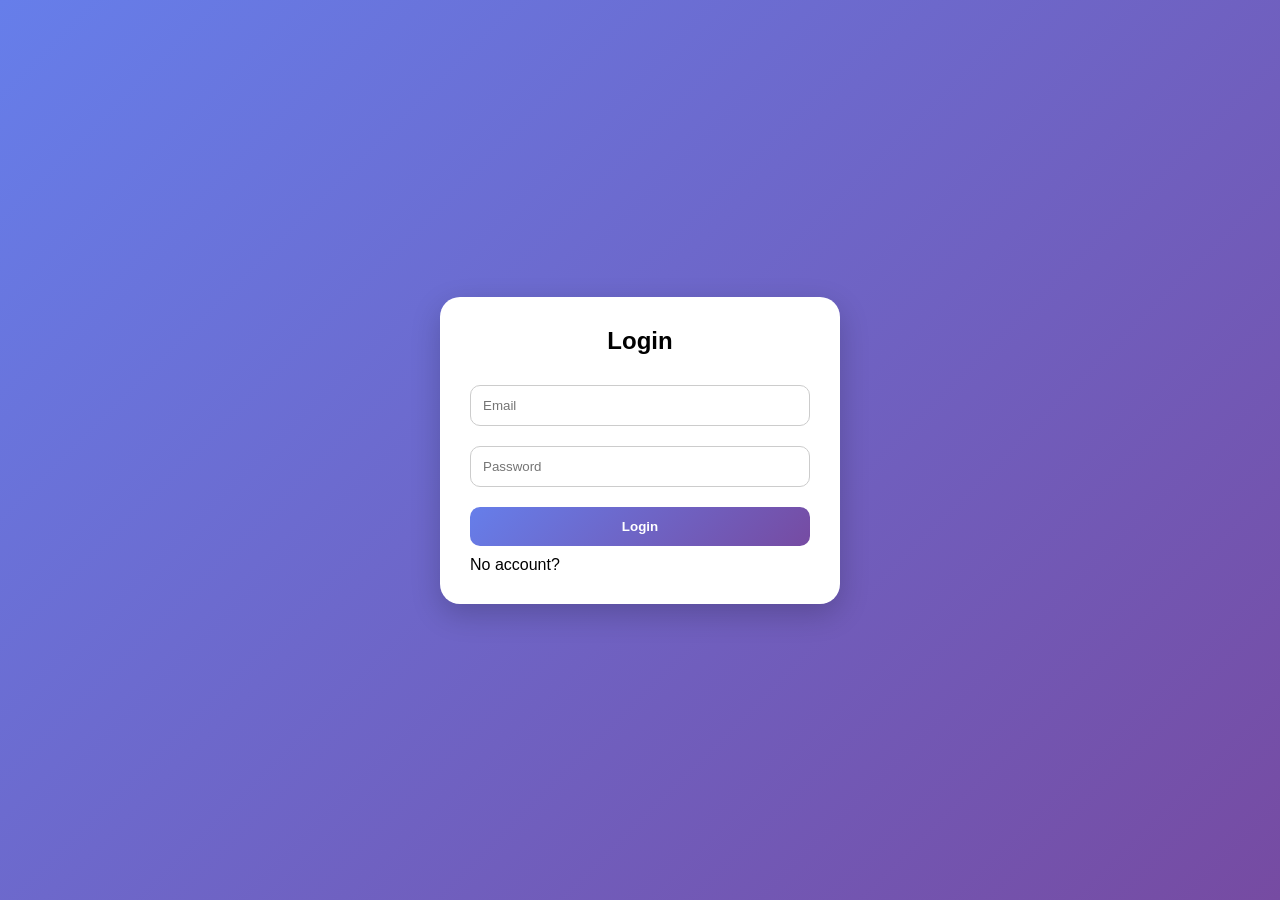
==== login.html @ 7ba2dabe "Initial commit - Todo App" ====
<!DOCTYPE html>
<html>
<head>
<meta charset="UTF-8">
<title>Login</title>
<link rel="stylesheet" href="style.css">
</head>

<body class="center">

<div class="card container">

  <h2>Login</h2>

  <input id="email" class="input" placeholder="Email">
  <input id="password" type="password" class="input" placeholder="Password">

  <button onclick="login()" class="btn btn-primary">Login</button>

  <p style="margin-top:10px;">
    No account? <a href="register.html" style="color:white;">Register</a>
  </p>

</div>

<script>
function login() {
  const email = document.getElementById("email").value;

  localStorage.setItem("user", email);  
  window.location.href = "index.html";
}
</script>

</body>
</html>
---- style.css ----
/* RESET */
* {
  margin: 0;
  padding: 0;
  box-sizing: border-box;
  font-family: "Poppins", sans-serif;
}

/* BACKGROUND */
body {
  background: linear-gradient(135deg, #667eea, #764ba2);
  height: 100vh;
  display: flex;
  justify-content: center;
  align-items: center;
}

/* CARD */
.container {
  background: #fff;
  width: 400px;
  padding: 30px;
  border-radius: 20px;
  box-shadow: 0 10px 30px rgba(0,0,0,0.2);
  animation: fadeIn 0.5s ease;
}

/* TITLE */
h2 {
  text-align: center;
  margin-bottom: 20px;
}

/* INPUT */
input {
  width: 100%;
  padding: 12px;
  margin: 10px 0;
  border-radius: 10px;
  border: 1px solid #ccc;
  transition: 0.3s;
}

input:focus {
  border-color: #667eea;
  outline: none;
}

/* BUTTON */
button {
  width: 100%;
  padding: 12px;
  margin-top: 10px;
  border: none;
  border-radius: 10px;
  background: linear-gradient(135deg, #667eea, #764ba2);
  color: white;
  font-weight: bold;
  cursor: pointer;
  transition: 0.3s;
}

button:hover {
  opacity: 0.9;
}

/* TASK LIST */
ul {
  list-style: none;
  margin-top: 20px;
  max-height: 250px;
  overflow-y: auto;
}

/* TASK ITEM */
.task {
  background: #f3f4f6;
  padding: 12px;
  border-radius: 10px;
  margin-bottom: 10px;
  display: flex;
  justify-content: space-between;
  align-items: center;
}

/* DELETE BUTTON */
.delete-btn {
  background: #ff4d4d;
  padding: 6px 10px;
  border-radius: 8px;
  font-size: 12px;
}

/* EMPTY TEXT */
.empty {
  text-align: center;
  color: #888;
  margin-top: 20px;
}

/* ANIMATION */
@keyframes fadeIn {
  from {opacity: 0; transform: translateY(20px);}
  to {opacity: 1; transform: translateY(0);}
}
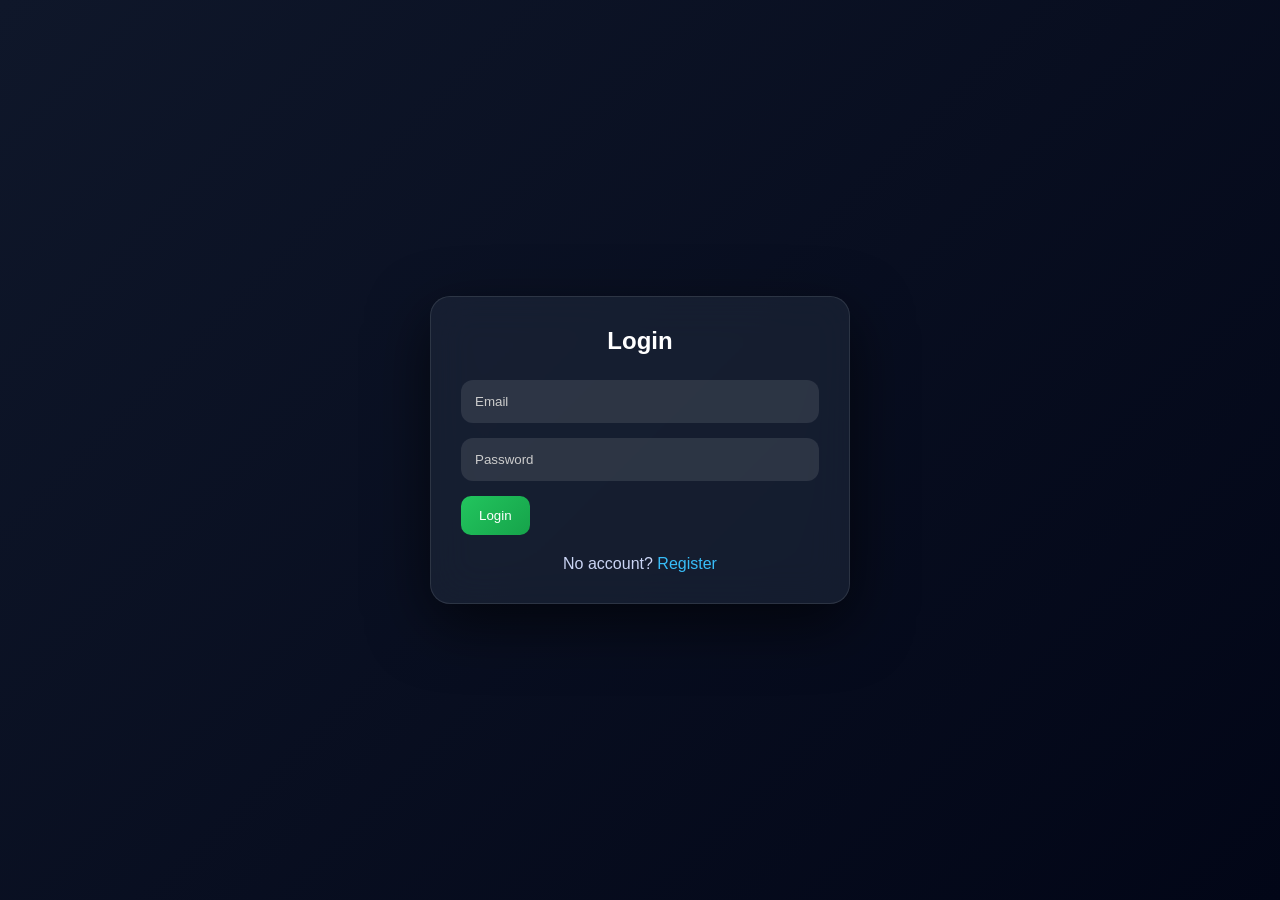
==== commit 6a8fa9d7: "final todo app deployed on AWS" ====
--- a/login.html
+++ b/login.html
@@ -1,33 +1,32 @@
 <!DOCTYPE html>
 <html>
 <head>
+<link rel="icon" type="image/png" href="favicon.png">
 <meta charset="UTF-8">
 <title>Login</title>
 <link rel="stylesheet" href="style.css">
 </head>
 
-<body class="center">
+<body>
 
-<div class="card container">
+<div class="app">
 
   <h2>Login</h2>
 
-  <input id="email" class="input" placeholder="Email">
-  <input id="password" type="password" class="input" placeholder="Password">
+  <input id="email" placeholder="Email">
+  <input id="password" type="password" placeholder="Password">
 
-  <button onclick="login()" class="btn btn-primary">Login</button>
+  <button onclick="login()">Login</button>
 
-  <p style="margin-top:10px;">
-    No account? <a href="register.html" style="color:white;">Register</a>
-  </p>
+  <p>No account? <a href="register.html">Register</a></p>
 
 </div>
 
 <script>
 function login() {
-  const email = document.getElementById("email").value;
-
-  localStorage.setItem("user", email);  
+  const email = document.getElementById("email").value.trim();
+  if (!email) return;
+  localStorage.setItem("user", email);
   window.location.href = "index.html";
 }
 </script>
--- a/style.css
+++ b/style.css
@@ -1,80 +1,98 @@
-/* RESET */
 * {
   margin: 0;
   padding: 0;
   box-sizing: border-box;
-  font-family: "Poppins", sans-serif;
+  font-family: sans-serif;
 }
 
-/* BACKGROUND */
 body {
-  background: linear-gradient(135deg, #667eea, #764ba2);
   height: 100vh;
   display: flex;
   justify-content: center;
   align-items: center;
+  background: linear-gradient(135deg, #0f172a, #020617);
 }
 
-/* CARD */
-.container {
-  background: #fff;
-  width: 400px;
+.app {
+  width: 420px;
   padding: 30px;
   border-radius: 20px;
-  box-shadow: 0 10px 30px rgba(0,0,0,0.2);
-  animation: fadeIn 0.5s ease;
+  backdrop-filter: blur(20px);
+  background: rgba(30, 41, 59, 0.6);
+  border: 1px solid rgba(255,255,255,0.1);
+  box-shadow: 0 20px 60px rgba(0,0,0,0.6);
+  color: white;
 }
 
-/* TITLE */
 h2 {
   text-align: center;
-  margin-bottom: 20px;
+  margin-bottom: 25px;
+  font-weight: 600;
 }
 
-/* INPUT */
 input {
   width: 100%;
-  padding: 12px;
-  margin: 10px 0;
-  border-radius: 10px;
-  border: 1px solid #ccc;
-  transition: 0.3s;
+  padding: 14px;
+  border-radius: 12px;
+  border: none;
+  outline: none;
+  margin-bottom: 15px;
+  background: rgba(255,255,255,0.1);
+  color: white;
 }
 
-input:focus {
-  border-color: #667eea;
-  outline: none;
+input::placeholder {
+  color: #ccc;
 }
 
-/* BUTTON */
 button {
-  width: 100%;
-  padding: 12px;
-  margin-top: 10px;
+  padding: 12px 18px;
+  border-radius: 10px;
   border: none;
-  border-radius: 10px;
-  background: linear-gradient(135deg, #667eea, #764ba2);
+  cursor: pointer;
+  background: linear-gradient(135deg, #22c55e, #16a34a);
   color: white;
-  font-weight: bold;
-  cursor: pointer;
   transition: 0.3s;
 }
 
 button:hover {
-  opacity: 0.9;
+  transform: scale(1.05);
 }
 
-/* TASK LIST */
+.top {
+  display: flex;
+  justify-content: space-between;
+  align-items: center;
+  margin-bottom: 20px;
+}
+
+.top button {
+  width: auto;
+}
+
+.add-section {
+  display: flex;
+  gap: 10px;
+}
+
+.add-section input {
+  flex: 1;
+  margin-bottom: 0;
+}
+
+.add-section button {
+  width: auto;
+}
+
 ul {
+  margin-top: 20px;
   list-style: none;
-  margin-top: 20px;
   max-height: 250px;
   overflow-y: auto;
 }
 
-/* TASK ITEM */
 .task {
-  background: #f3f4f6;
+  background: rgba(255,255,255,0.08);
   padding: 12px;
   border-radius: 10px;
   margin-bottom: 10px;
@@ -83,23 +101,25 @@
   align-items: center;
 }
 
-/* DELETE BUTTON */
-.delete-btn {
-  background: #ff4d4d;
-  padding: 6px 10px;
+.task button {
+  background: #ef4444;
+  padding: 6px 12px;
   border-radius: 8px;
-  font-size: 12px;
 }
 
-/* EMPTY TEXT */
-.empty {
+p {
   text-align: center;
-  color: #888;
   margin-top: 20px;
+  color: #cbd5f5;
 }
 
-/* ANIMATION */
-@keyframes fadeIn {
-  from {opacity: 0; transform: translateY(20px);}
-  to {opacity: 1; transform: translateY(0);}
+a {
+  color: #38bdf8;
+  text-decoration: none;
+  font-weight: 500;
+}
+
+a:hover {
+  text-decoration: underline;
+  color: #0ea5e9;
 }
